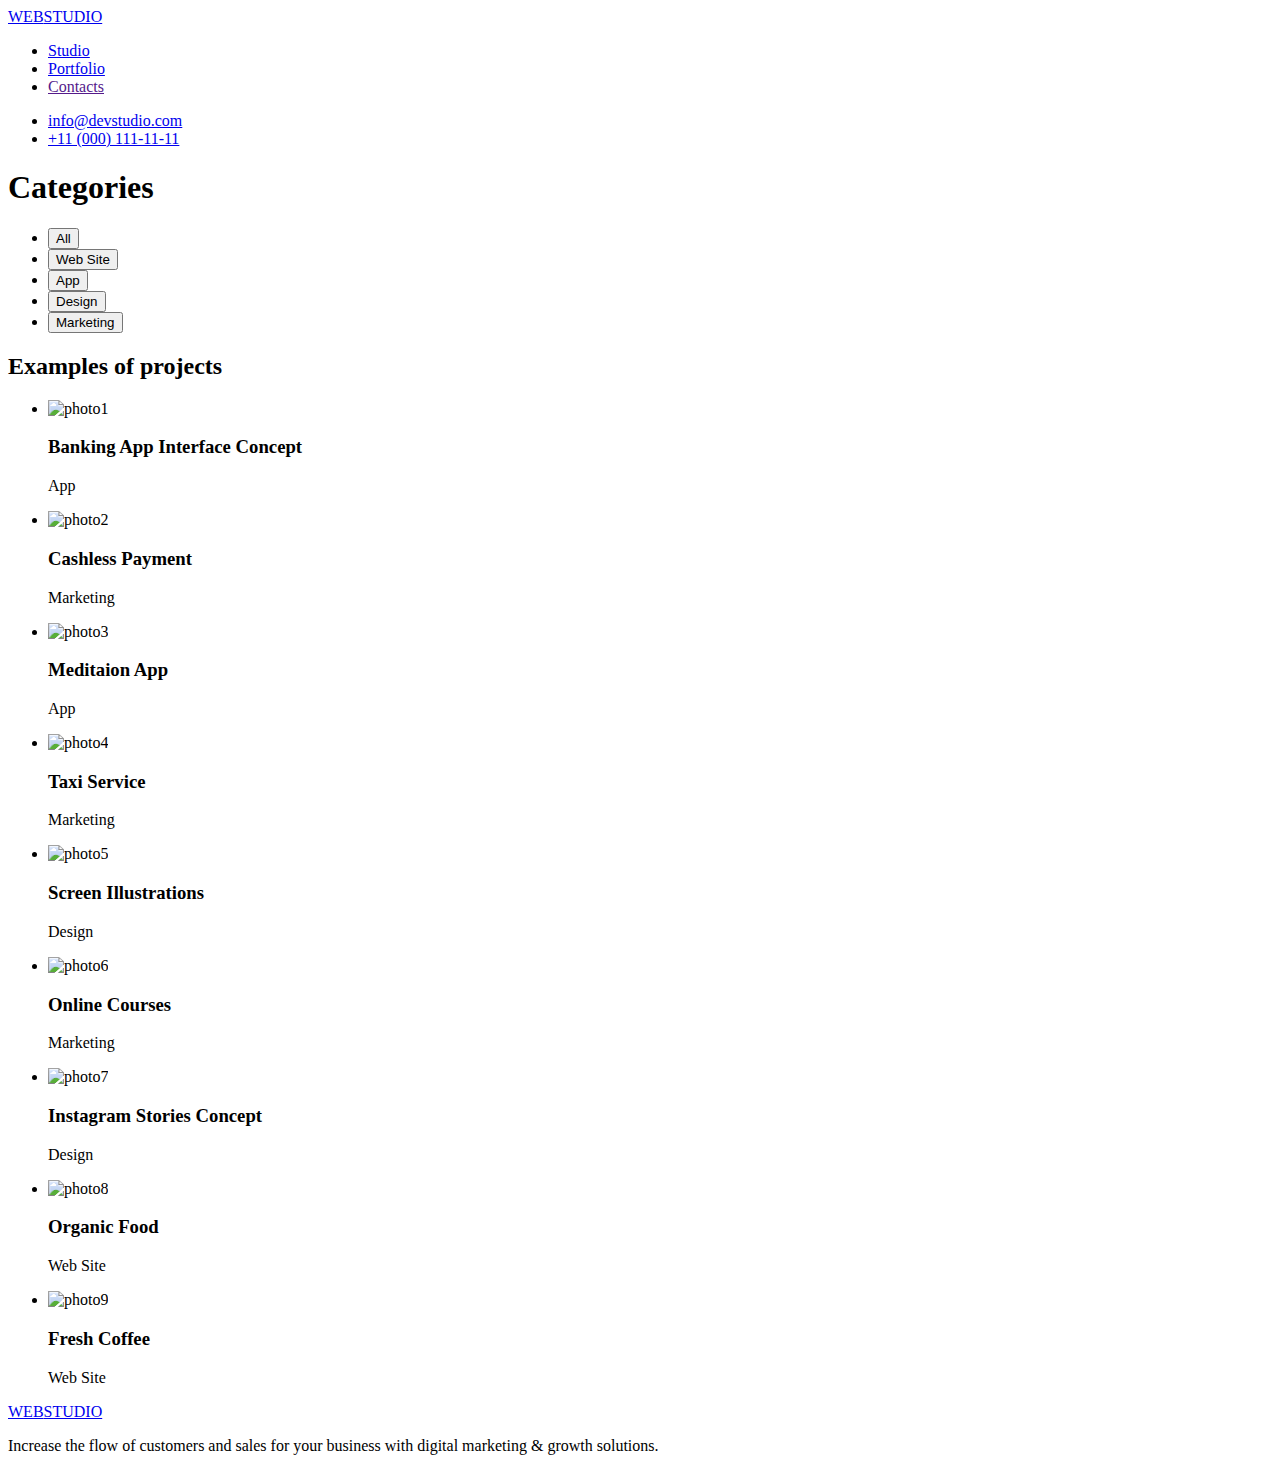
==== portfolio.html @ ac33b75a "Add files via upload" ====
<!DOCTYPE html>
<html lang="en">

<head>
    <meta charset="UTF-8">
    <meta http-equiv="X-UA-Compatible" content="IE=edge">
    <meta name="viewport" content="width=device-width, initial-scale=1.0">
    <title>goit-markup-hw-01</title>
    <link rel="stylesheet" href="./css/styles.css">
    <link rel="preconnect" href="https://fonts.googleapis.com">
    <link rel="preconnect" href="https://fonts.gstatic.com" crossorigin>
    <link href="https://fonts.googleapis.com/css2?family=Raleway:wght@800&family=Roboto:wght@400;500;700;900&display=swap" rel="stylesheet">
</head>

<body>
    <!-- HEADER-->
    <header>
        <nav class="site-nav">
            <a href="./index.html" class="logo"><span class="logo-web">WEB</span>STUDIO</a>
            <ul>
                <li><a href="./index.html" class="link">Studio</a></li>
                <li><a href="./portfolio.html" class="link">Portfolio</a></li>
                <li><a href="" class="link">Contacts</a></li>
            </ul>
        </nav>
        <ul>
            <li><a href="mailto:info@devstudio.com" class="contact">info@devstudio.com</a></li>
            <li><a href="tel:+110001111111" class="contact">+11 (000) 111-11-11</a></li>
        </ul>
    </header>
    <main>
        <section class="section">
            <h1>Categories</h1>
            <ul>
                <li><button type="button" class="button-primary">All</button></li>
                <li><button type="button" class="button-primary">Web Site</button></li>
                <li><button type="button" class="button-primary">App</button></li>
                <li><button type="button" class="button-primary">Design</button></li>
                <li><button type="button" class="button-primary">Marketing</button></li>
            </ul>
            <h2 class="h2-type-item">Examples of projects</h2>
            <ul>
                <li>
                    <img src="./images/imgprtfl1.jpg" alt="photo1" width="360" height="300">
                    <h3 class="h3-type-item">Banking App Interface Concept</h3>
                    <p class="p-type-item">App</p>
                </li>
                <li>
                    <img src="./images/imgprtfl2.jpg" alt="photo2" width="360" height="300">
                    <h3 class="h3-type-item">Cashless Payment</h3>
                    <p class="p-type-item">Marketing</p>
                </li>
                <li>
                    <img src="./images/imgprtfl3.jpg" alt="photo3" width="360" height="300">
                    <h3 class="h3-type-item">Meditaion App</h3>
                    <p class="p-type-item">App</p>
                </li>
                <li>
                    <img src="./images/imgprtfl4.jpg" alt="photo4" width="360" height="300">
                    <h3 class="h3-type-item">Taxi Service</h3>
                    <p class="p-type-item">Marketing</p>
                </li>
                <li>
                    <img src="./images/imgprtfl5.jpg" alt="photo5" width="360" height="300">
                    <h3 class="h3-type-item">Screen Illustrations</h3>
                    <p class="p-type-item">Design</p>
                </li>
                <li>
                    <img src="./images/imgprtfl6.jpg" alt="photo6" width="360" height="300">
                    <h3 class="h3-type-item">Online Courses</h3>
                    <p class="p-type-item">Marketing</p>
                </li>
                <li>
                    <img src="./images/imgprtfl7.jpg" alt="photo7" width="360" height="300">
                    <h3 class="h3-type-item">Instagram Stories Concept</h3>
                    <p class="p-type-item">Design</p>
                </li>
                <li>
                    <img src="./images/imgprtfl8.jpg" alt="photo8" width="360" height="300">
                    <h3 class="h3-type-item">Organic Food</h3>
                    <p class="p-type-item">Web Site</p>
                </li>
                <li>
                    <img src="./images/imgprtfl9.jpg" alt="photo9" width="360" height="300">
                    <h3 class="h3-type-item">Fresh Coffee</h3>
                    <p class="p-type-item">Web Site</p>
                </li>
            </ul>
        </section>
    </main>
    <footer class="footer">
        <a href="./index.html" class="footer-link"><span class="footer-web">WEB</span>STUDIO</a>
        <p class="footer-p-type">Increase the flow of customers and sales for your business with digital marketing & growth solutions.</p>
    </footer>
</body>
</html>
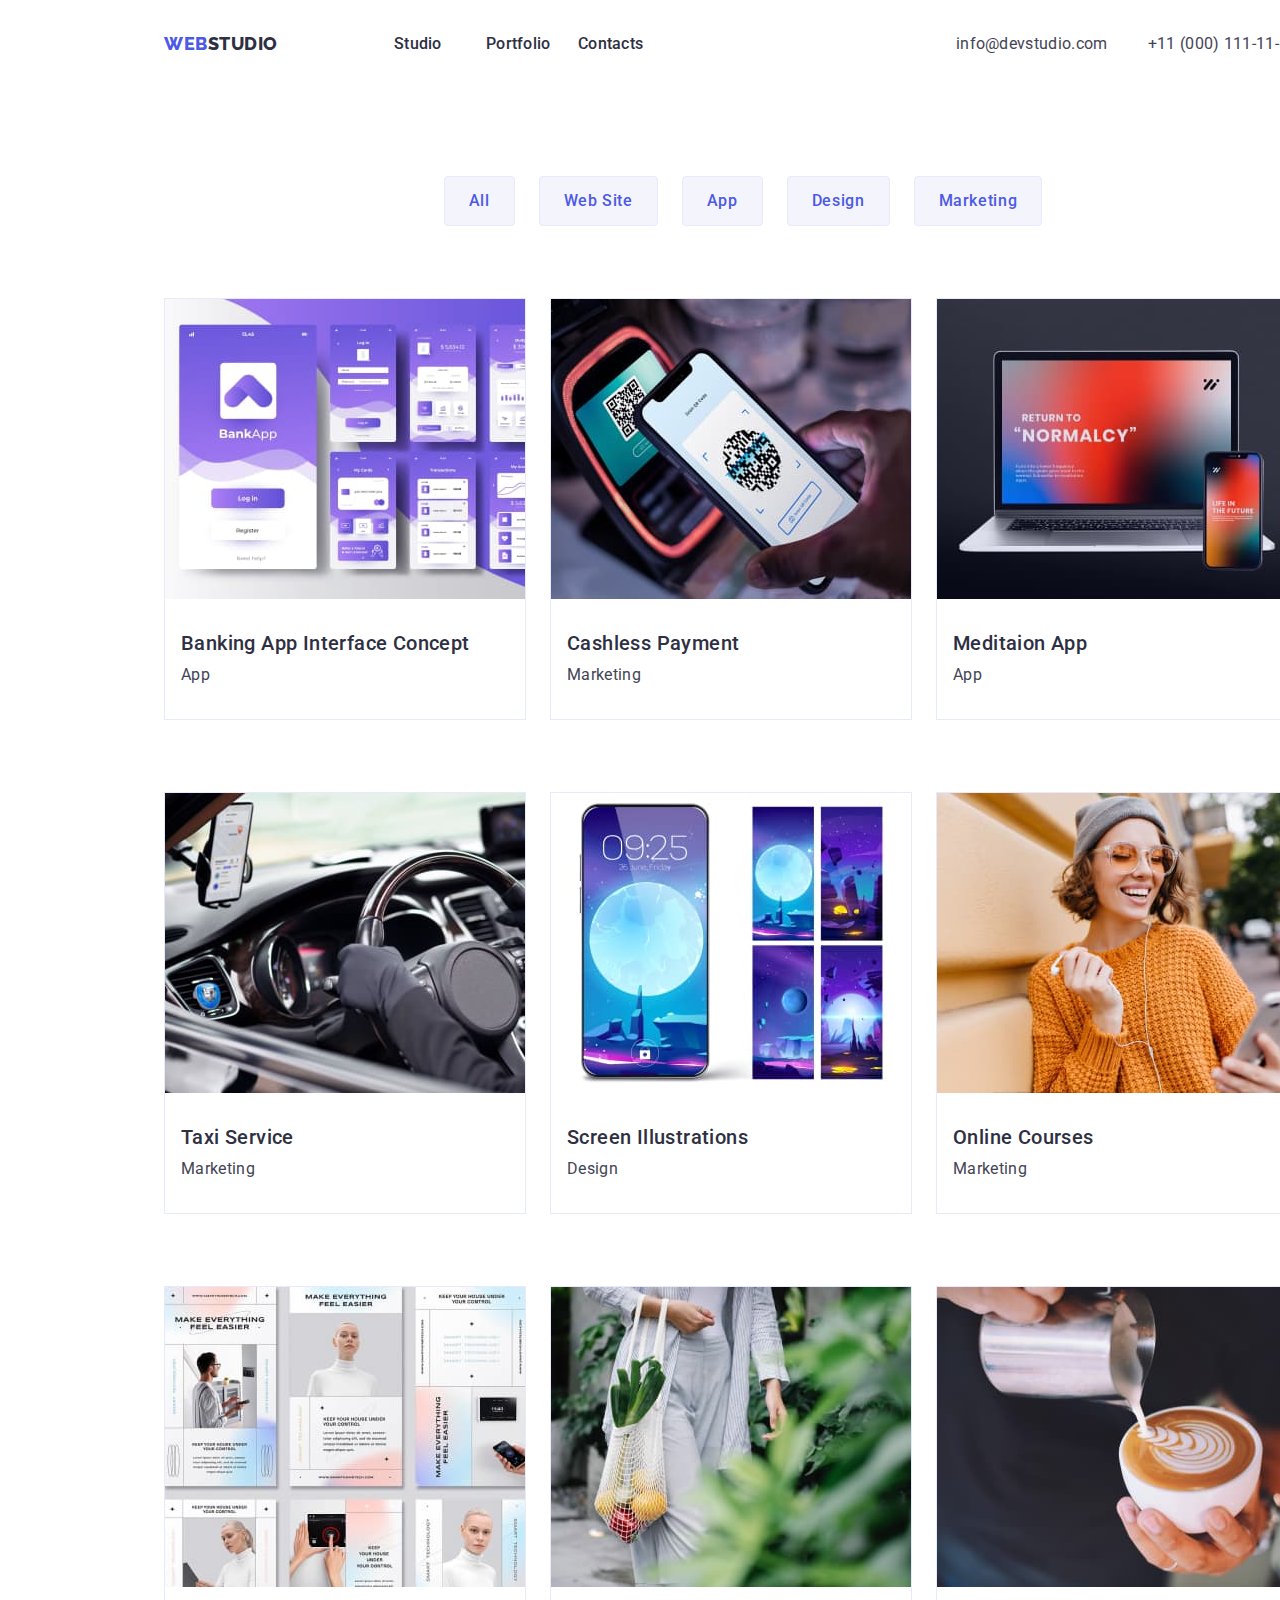
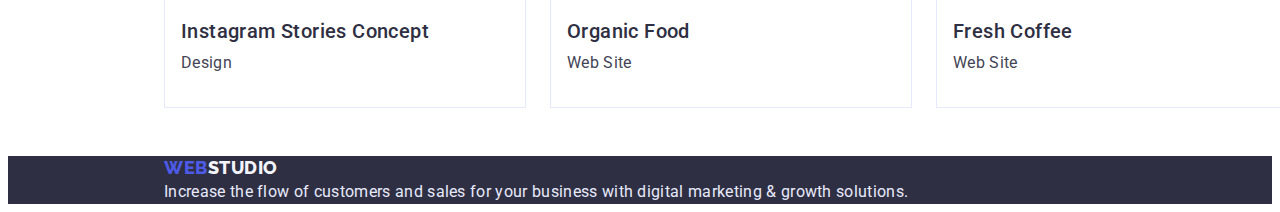
==== commit f8dc0c87: "Add files via upload" ====
--- a/portfolio.html
+++ b/portfolio.html
@@ -5,7 +5,7 @@
     <meta charset="UTF-8">
     <meta http-equiv="X-UA-Compatible" content="IE=edge">
     <meta name="viewport" content="width=device-width, initial-scale=1.0">
-    <title>goit-markup-hw-01</title>
+    <title>Web Studio</title>
     <link rel="stylesheet" href="./css/styles.css">
     <link rel="preconnect" href="https://fonts.googleapis.com">
     <link rel="preconnect" href="https://fonts.gstatic.com" crossorigin>
@@ -15,82 +15,88 @@
 <body>
     <!-- HEADER-->
     <header>
-        <nav class="site-nav">
-            <a href="./index.html" class="logo"><span class="logo-web">WEB</span>STUDIO</a>
-            <ul>
-                <li><a href="./index.html" class="link">Studio</a></li>
-                <li><a href="./portfolio.html" class="link">Portfolio</a></li>
-                <li><a href="" class="link">Contacts</a></li>
+        <div class="container container-header">
+            <nav class="site-nav">
+                <a href="./index.html" class="logo"><span class="logo-web">WEB</span>STUDIO</a>
+                <ul>
+                    <li class="nav-style"><a href="./index.html" class="link">Studio</a></li>
+                    <li class="nav-style"><a href="./portfolio.html" class="link">Portfolio</a></li>
+                    <li class="nav-style"><a href="" class="link">Contacts</a></li>
+                </ul>
+            </nav>
+            <ul class="contacts">
+                <li><a href="mailto:info@devstudio.com" class="contact contact-one">info@devstudio.com</a></li>
+                <li><a href="tel:+110001111111" class="contact">+11 (000) 111-11-11</a></li>
             </ul>
-        </nav>
-        <ul>
-            <li><a href="mailto:info@devstudio.com" class="contact">info@devstudio.com</a></li>
-            <li><a href="tel:+110001111111" class="contact">+11 (000) 111-11-11</a></li>
-        </ul>
+        </div>
     </header>
     <main>
         <section class="section">
-            <h1>Categories</h1>
-            <ul>
-                <li><button type="button" class="button-primary">All</button></li>
-                <li><button type="button" class="button-primary">Web Site</button></li>
-                <li><button type="button" class="button-primary">App</button></li>
-                <li><button type="button" class="button-primary">Design</button></li>
-                <li><button type="button" class="button-primary">Marketing</button></li>
-            </ul>
-            <h2 class="h2-type-item">Examples of projects</h2>
-            <ul>
-                <li>
-                    <img src="./images/imgprtfl1.jpg" alt="photo1" width="360" height="300">
-                    <h3 class="h3-type-item">Banking App Interface Concept</h3>
-                    <p class="p-type-item">App</p>
-                </li>
-                <li>
-                    <img src="./images/imgprtfl2.jpg" alt="photo2" width="360" height="300">
-                    <h3 class="h3-type-item">Cashless Payment</h3>
-                    <p class="p-type-item">Marketing</p>
-                </li>
-                <li>
-                    <img src="./images/imgprtfl3.jpg" alt="photo3" width="360" height="300">
-                    <h3 class="h3-type-item">Meditaion App</h3>
-                    <p class="p-type-item">App</p>
-                </li>
-                <li>
-                    <img src="./images/imgprtfl4.jpg" alt="photo4" width="360" height="300">
-                    <h3 class="h3-type-item">Taxi Service</h3>
-                    <p class="p-type-item">Marketing</p>
-                </li>
-                <li>
-                    <img src="./images/imgprtfl5.jpg" alt="photo5" width="360" height="300">
-                    <h3 class="h3-type-item">Screen Illustrations</h3>
-                    <p class="p-type-item">Design</p>
-                </li>
-                <li>
-                    <img src="./images/imgprtfl6.jpg" alt="photo6" width="360" height="300">
-                    <h3 class="h3-type-item">Online Courses</h3>
-                    <p class="p-type-item">Marketing</p>
-                </li>
-                <li>
-                    <img src="./images/imgprtfl7.jpg" alt="photo7" width="360" height="300">
-                    <h3 class="h3-type-item">Instagram Stories Concept</h3>
-                    <p class="p-type-item">Design</p>
-                </li>
-                <li>
-                    <img src="./images/imgprtfl8.jpg" alt="photo8" width="360" height="300">
-                    <h3 class="h3-type-item">Organic Food</h3>
-                    <p class="p-type-item">Web Site</p>
-                </li>
-                <li>
-                    <img src="./images/imgprtfl9.jpg" alt="photo9" width="360" height="300">
-                    <h3 class="h3-type-item">Fresh Coffee</h3>
-                    <p class="p-type-item">Web Site</p>
-                </li>
-            </ul>
+            <div class="container">
+                <h1 class="h1-portfolio">Categories</h1>
+                <ul class="section-buttons">
+                    <li><button type="button" class="button-primary">All</button></li>
+                    <li><button type="button" class="button-primary">Web Site</button></li>
+                    <li><button type="button" class="button-primary">App</button></li>
+                    <li><button type="button" class="button-primary">Design</button></li>
+                    <li><button type="button" class="button-primary">Marketing</button></li>
+                </ul>
+                <h2 class="h2-type-item example-h2">Examples of projects</h2>
+                <ul class="list-examples">
+                    <li class="section-card-one">
+                        <img src="./images/imgprtfl1.jpg" alt="photo1" width="360" height="300">
+                        <h3 class="h3-type-item h3-item">Banking App Interface Concept</h3>
+                        <p class="p-type-item portfolio-p">App</p>
+                    </li>
+                    <li class="section-card-one">
+                        <img src="./images/imgprtfl2.jpg" alt="photo2" width="360" height="300">
+                        <h3 class="h3-type-item h3-item">Cashless Payment</h3>
+                        <p class="p-type-item portfolio-p">Marketing</p>
+                    </li>
+                    <li class="section-card-one">
+                        <img src="./images/imgprtfl3.jpg" alt="photo3" width="360" height="300">
+                        <h3 class="h3-type-item h3-item">Meditaion App</h3>
+                        <p class="p-type-item portfolio-p">App</p>
+                    </li>
+                    <li class="section-card-one">
+                        <img src="./images/imgprtfl4.jpg" alt="photo4" width="360" height="300">
+                        <h3 class="h3-type-item h3-item">Taxi Service</h3>
+                        <p class="p-type-item portfolio-p">Marketing</p>
+                    </li>
+                    <li class="section-card-one">
+                        <img src="./images/imgprtfl5.jpg" alt="photo5" width="360" height="300">
+                        <h3 class="h3-type-item h3-item">Screen Illustrations</h3>
+                        <p class="p-type-item portfolio-p">Design</p>
+                    </li>
+                    <li class="section-card-one">
+                        <img src="./images/imgprtfl6.jpg" alt="photo6" width="360" height="300">
+                        <h3 class="h3-type-item h3-item">Online Courses</h3>
+                        <p class="p-type-item portfolio-p">Marketing</p>
+                    </li>
+                    <li class="section-card-one">
+                        <img src="./images/imgprtfl7.jpg" alt="photo7" width="360" height="300">
+                        <h3 class="h3-type-item h3-item">Instagram Stories Concept</h3>
+                        <p class="p-type-item portfolio-p">Design</p>
+                    </li>
+                    <li class="section-card-one">
+                        <img src="./images/imgprtfl8.jpg" alt="photo8" width="360" height="300">
+                        <h3 class="h3-type-item h3-item">Organic Food</h3>
+                        <p class="p-type-item portfolio-p">Web Site</p>
+                    </li>
+                    <li class="section-card-one">
+                        <img src="./images/imgprtfl9.jpg" alt="photo9" width="360" height="300">
+                        <h3 class="h3-type-item h3-item">Fresh Coffee</h3>
+                        <p class="p-type-item portfolio-p">Web Site</p>
+                    </li>
+                </ul>
+            </div>
         </section>
     </main>
     <footer class="footer">
-        <a href="./index.html" class="footer-link"><span class="footer-web">WEB</span>STUDIO</a>
-        <p class="footer-p-type">Increase the flow of customers and sales for your business with digital marketing & growth solutions.</p>
+        <div class="container footer-style">
+            <a href="./index.html" class="footer-link"><span class="footer-web">WEB</span>STUDIO</a>
+            <p class="footer-p-type">Increase the flow of customers and sales for your business with digital marketing & growth solutions.</p>
+        </div>
     </footer>
 </body>
 </html>--- a/css/styles.css
+++ b/css/styles.css
@@ -0,0 +1,269 @@
+body{
+    background-color: #fff;
+    color: #434455;
+    font-family: 'Roboto', sans-serif;
+}
+p,
+h1,
+h2,
+h3,
+h4,
+h5,
+h6{
+    margin: 0;
+}
+img{
+    display: block;
+}
+ul{
+    list-style:none;
+    margin: 0;
+    padding-left: 0;
+}
+.container{
+    width: 100%;
+    max-width: 1158px;
+    padding-left: 156px;
+    padding-right: 156px;
+    margin: 0 auto;
+}
+                                                    /* HEADER */
+.nav-style{
+    display:inline-block;
+    width: 48px;
+    height: 24px;
+    margin-left: 40px;
+}
+.container-header {
+    display: flex;
+    align-items: center;
+    padding-top: 24px;
+    padding-bottom: 24px;
+}
+.site-nav{
+    display: flex;
+    align-items: center;
+    
+}
+.site-nav .link{
+    color: #2E2F42;
+    font-weight: 500;
+    font-size: 16px;
+    line-height: 1.5;
+    letter-spacing: 0.02em;
+    text-decoration: none;
+}
+.site-nav .link:hover,
+.site-nav .link:focus{
+    color:#404BBF;
+}
+.logo-web{
+    color:#4D5AE5;
+}
+.logo{
+    color: #2E2F42;
+    letter-spacing: 0.03em;
+    font-family: 'Raleway';
+    font-size: 18px;
+    line-height: 1.33;
+    font-weight: 800;
+    text-decoration: none;
+    display: flex;
+    padding-right: 76px;
+}
+.contact{
+    color:#434455;
+    font-size: 16px;
+    line-height: 1.5;
+    letter-spacing: 0.02em;
+    text-decoration: none;
+}.contact-one{
+    padding-right: 40px;
+}
+.contacts{
+    margin-left: 330px;
+    display: flex;
+}
+.contact:hover,
+.contact:focus{
+    color:#404BBF;
+}
+                                                              /* Hero */
+.hero-container{
+    background-color: #2E2F42;
+    color: #ffffff;
+    display: flex;
+    flex-grow: 1;
+    padding-top: 188px;
+    padding-bottom: 292px;
+}
+.hero-title{
+    font-weight: 700;
+    font-size: 56px;
+    line-height: 1.07;
+    text-align: center;
+    letter-spacing: 0.02em;
+    box-sizing: content-box;
+    width: 400px;
+}
+.hero-button{
+    background-color: #4D5AE5;
+    color:#ffffff;
+    font-family: inherit;
+    width: 169px;
+    height: 56px;
+    left: 636px;
+    top: 428px;
+    font-weight: 500;
+    font-size: 16px;
+    line-height: 1.5;
+    letter-spacing: 0.04em;
+    cursor: pointer;
+    display: flex;
+
+}
+.hero-button:hover{
+    background-color: #404BBF;
+}
+                                                       /* Button */
+.button-primary{
+    background-color: #F4F4FD;
+    color: #4D5AE5;
+    font-family: inherit;
+    font-weight: 500;
+    font-size: 16px;
+    line-height: 1.5;
+    letter-spacing: 0.04em;
+    cursor: pointer;
+    border: 1px solid #E7E9FC;
+    border-radius: 4px;
+    padding: 12px 24px;
+}
+.section-buttons{
+    display: flex;
+    justify-content: center;
+    gap: 24px;
+    padding-top: 96px;
+    padding-bottom: 72px;
+}
+.button-primary:hover,
+.button-primary:focus{
+    background-color: #404BBF;
+    color:#FFFFFF;
+}
+                                                        /* Section */
+
+.p-type-item{
+    color:#434455;
+    font-size: 16px;
+    line-height: 1.5;
+    letter-spacing: 0.02em;
+    width: 264px;
+    padding-top: 8px;
+}
+.feature-style{
+    display: flex;
+    font-weight: wrap;
+    gap: 24px;
+    padding-top: 120px;
+    padding-bottom: 120px;
+}
+.feature-container{
+    display: none;
+}
+.h3-type-item{
+    font-family: 'Roboto';
+    font-style: normal;
+    color:#2E2F42;
+    font-weight: 500;
+    font-size: 20px;
+    line-height: 1.2;
+    letter-spacing: 0.02em;
+}
+.work{
+    display: flex;
+    justify-content: center;
+}
+.work-images{
+    display: flex;
+    flex-direction: row;
+    padding-top: 72px;
+    padding-bottom: 120px;
+    gap: 24px;
+}
+.container-team{
+    background-color: #F4F4FD;
+}
+.section-team{
+    display: flex;
+    justify-content: center;
+    padding-top: 120px;
+    padding-bottom: 72px;
+}
+.class-team{
+    display: flex;
+    flex-direction: row;
+    gap: 24px;
+}
+.team-name{
+   display: flex;
+   justify-content: center;
+   padding-top: 32px;
+}
+.team-specialty{
+    display: flex;
+    justify-content: center;
+    padding-top: 8px;
+}
+.h1-portfolio{
+    display: none;
+}
+.list-examples{
+    display: flex;
+    flex-wrap: wrap;
+    gap: 24px;
+}
+.h3-item{
+    padding-top: 32px;
+    padding-left: 16px;
+}
+.portfolio-p{
+    padding-left: 16px;
+    padding-bottom: 32px;
+    padding-top: 8px;
+}
+.section-card-one{
+    border: 1px solid #E7E9FC;
+    margin-bottom: 48px;
+}
+.example-h2{
+    display: none;
+}
+.h2-type-item{
+    font-size: 36px;
+    line-height: 1.11;
+    letter-spacing: 0.02em;
+}
+                                                         /* Footer */
+.footer{
+    background-color: #2E2F42;
+    display: flex;
+}
+.footer-p-type{
+    font-size: 16px;
+    line-height: 1.5;
+    letter-spacing: 0.02em;
+    color: #E7E9FC;
+}
+.footer-web{
+    color: #4D5AE5;
+}
+.footer-link{
+    text-decoration: none;
+    color: #F4F4FD;
+    letter-spacing: 0.03em;
+    font-family: 'Raleway';
+    font-size: 18px;
+    line-height: 1.33;
+    font-weight: 800;
+}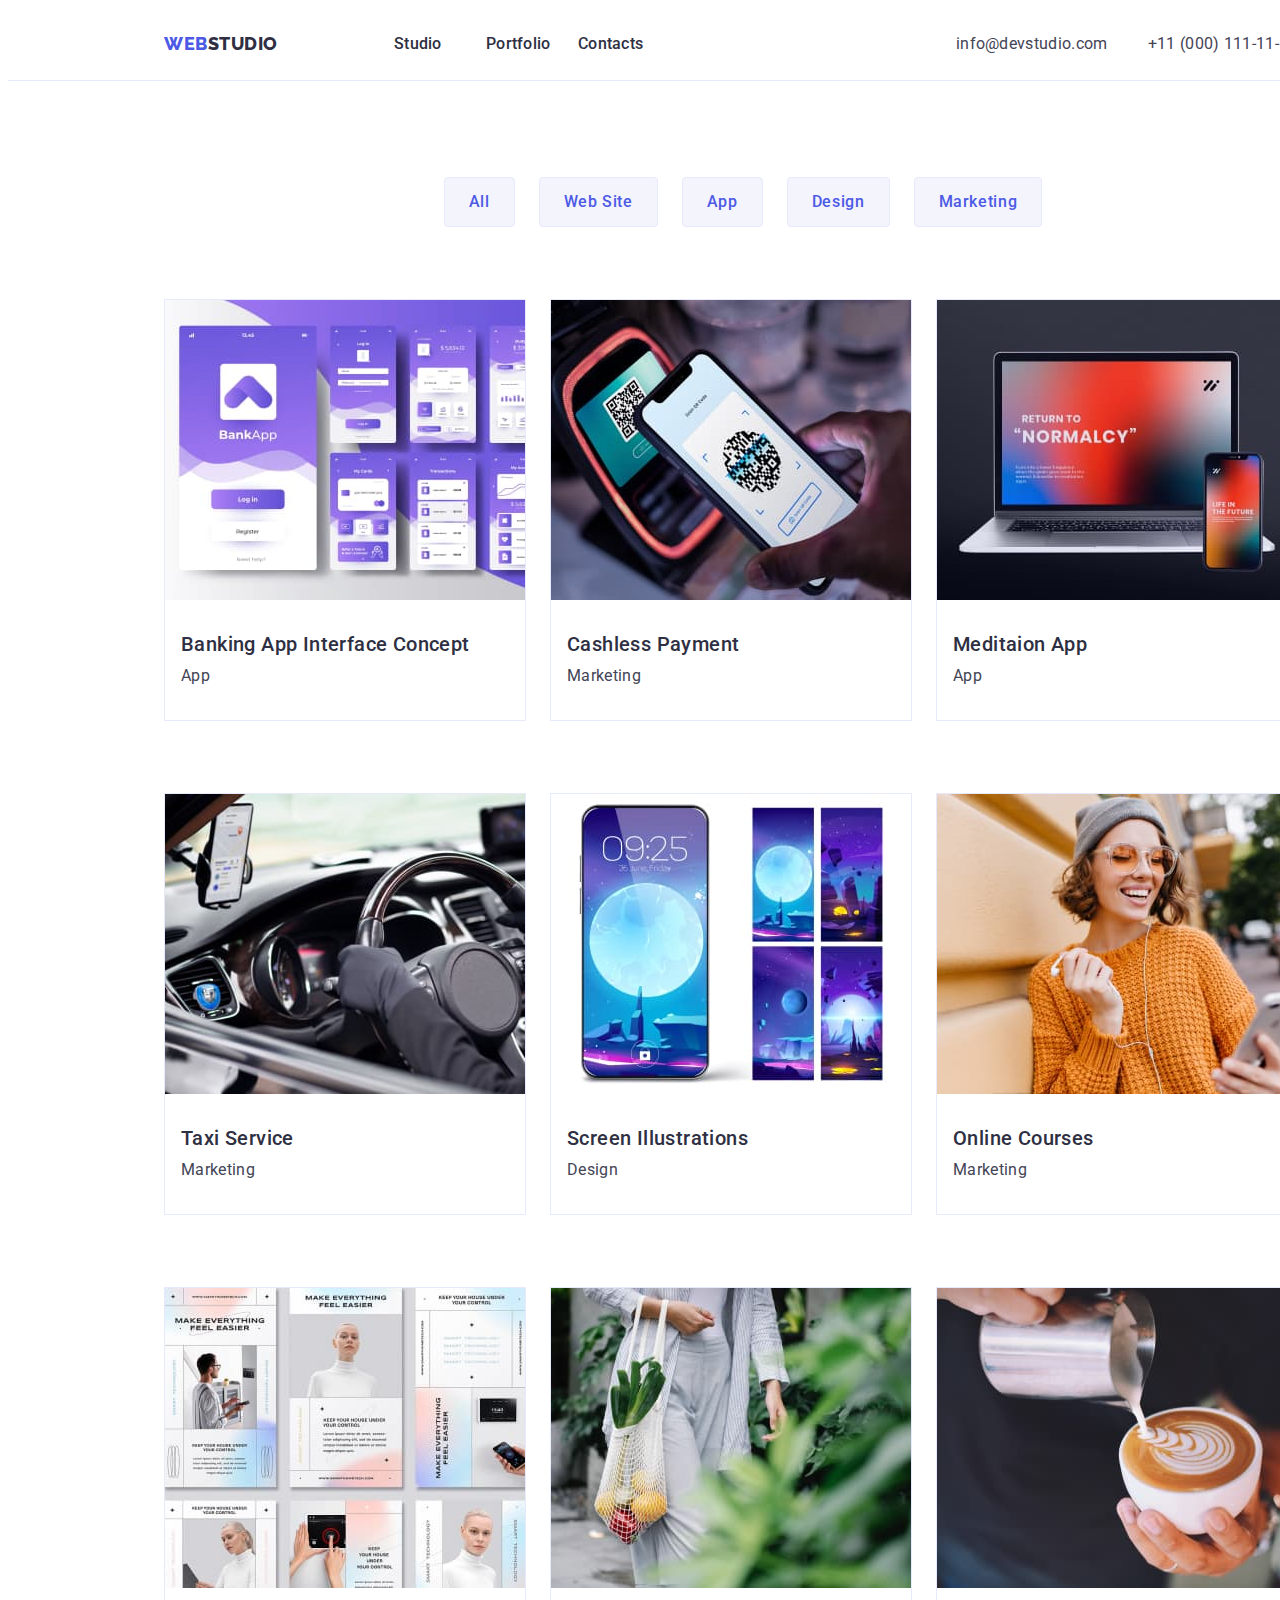
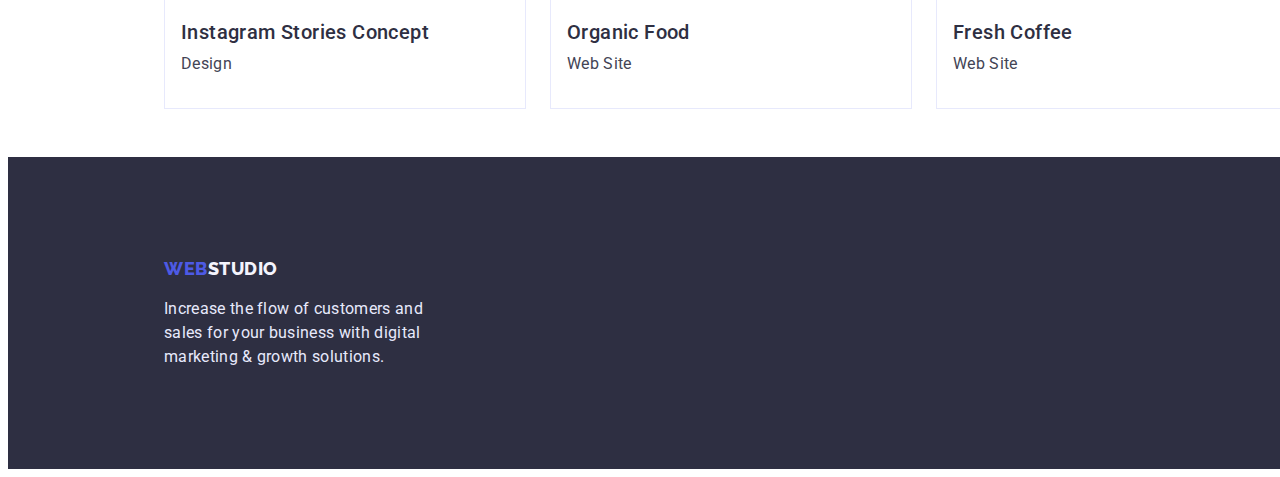
==== commit d9ffd2cd: "Add files via upload" ====
--- a/portfolio.html
+++ b/portfolio.html
@@ -93,9 +93,11 @@
         </section>
     </main>
     <footer class="footer">
-        <div class="container footer-style">
-            <a href="./index.html" class="footer-link"><span class="footer-web">WEB</span>STUDIO</a>
-            <p class="footer-p-type">Increase the flow of customers and sales for your business with digital marketing & growth solutions.</p>
+        <div class="container footer-container">
+            <div class="footer-style">
+                <a href="./index.html" class="footer-link"><span class="footer-web">WEB</span>STUDIO</a>
+                <p class="footer-p-type">Increase the flow of customers and sales for your business with digital marketing & growth solutions.</p>
+            </div>
         </div>
     </footer>
 </body>
--- a/css/styles.css
+++ b/css/styles.css
@@ -39,6 +39,7 @@
     align-items: center;
     padding-top: 24px;
     padding-bottom: 24px;
+    border-bottom: 1px solid #E7E9FC;
 }
 .site-nav{
     display: flex;
@@ -92,10 +93,9 @@
 .hero-container{
     background-color: #2E2F42;
     color: #ffffff;
-    display: flex;
-    flex-grow: 1;
-    padding-top: 188px;
-    padding-bottom: 292px;
+}
+.hero-style{
+    padding: 188px 473px;
 }
 .hero-title{
     font-weight: 700;
@@ -103,24 +103,22 @@
     line-height: 1.07;
     text-align: center;
     letter-spacing: 0.02em;
-    box-sizing: content-box;
-    width: 400px;
+    max-width: 494px;
+    padding-bottom: 48px;
 }
 .hero-button{
     background-color: #4D5AE5;
     color:#ffffff;
     font-family: inherit;
-    width: 169px;
+    min-width: 169px;
     height: 56px;
-    left: 636px;
-    top: 428px;
     font-weight: 500;
     font-size: 16px;
     line-height: 1.5;
     letter-spacing: 0.04em;
     cursor: pointer;
-    display: flex;
-
+    box-shadow: 0px 4px 4px rgba(0, 0, 0, 0.15);
+    border-radius: 4px;
 }
 .hero-button:hover{
     background-color: #404BBF;
@@ -246,6 +244,14 @@
 }
                                                          /* Footer */
 .footer{
+    
+}
+.footer-style{
+    flex-grow: 1;
+    padding-top: 100px;
+    padding-bottom: 100px;
+}
+.footer-container{
     background-color: #2E2F42;
     display: flex;
 }
@@ -254,6 +260,8 @@
     line-height: 1.5;
     letter-spacing: 0.02em;
     color: #E7E9FC;
+    max-width: 264px;
+    padding-top: 16px;
 }
 .footer-web{
     color: #4D5AE5;
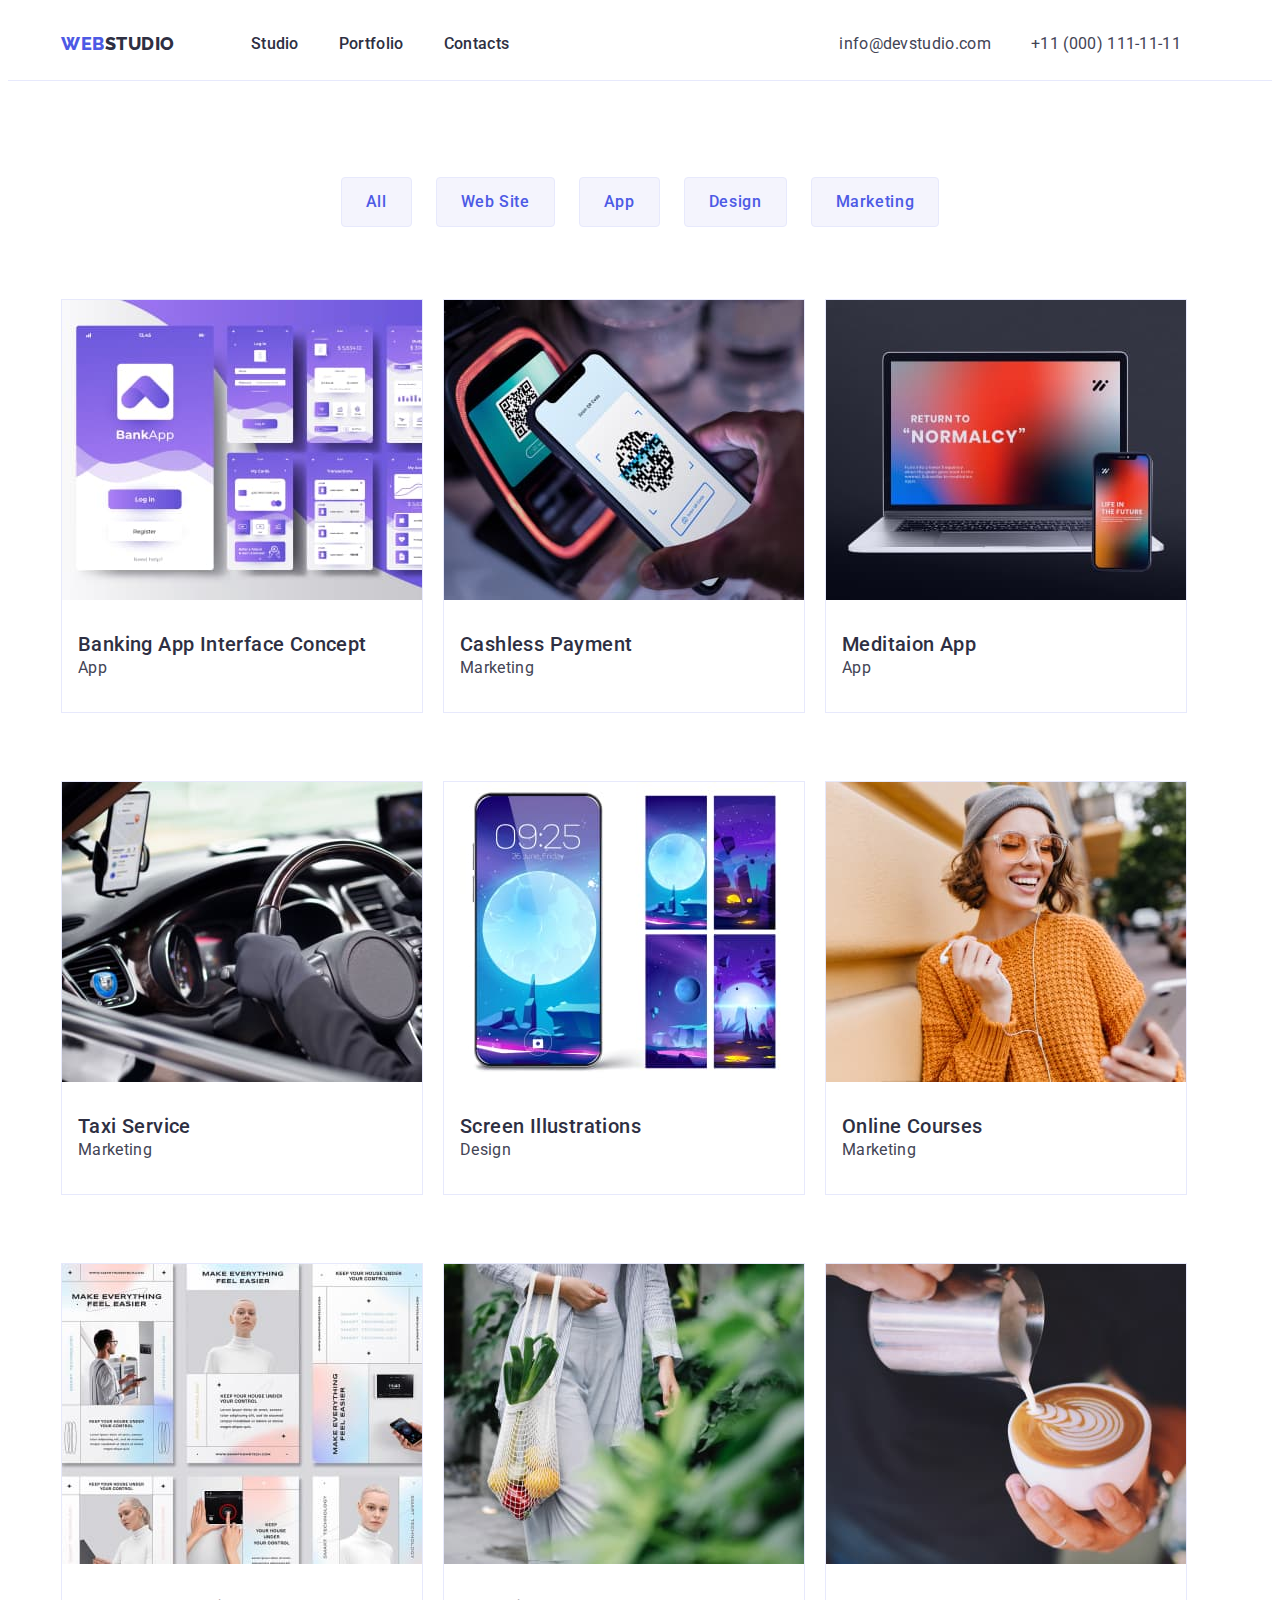
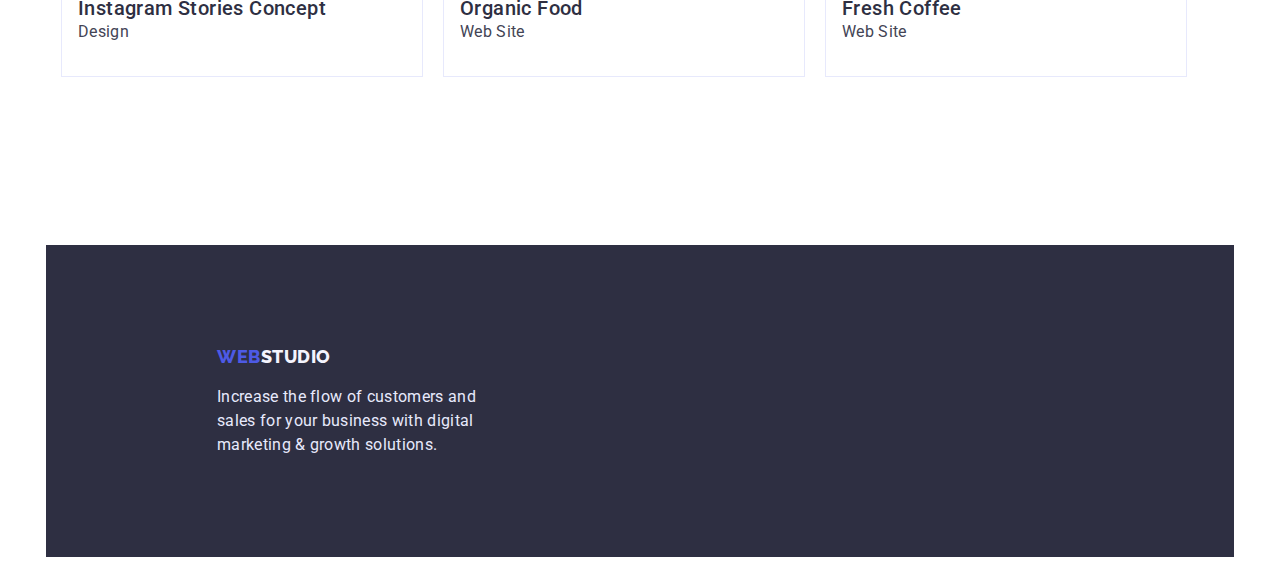
==== commit 80630013: "Add files via upload" ====
--- a/portfolio.html
+++ b/portfolio.html
@@ -10,15 +10,18 @@
     <link rel="preconnect" href="https://fonts.googleapis.com">
     <link rel="preconnect" href="https://fonts.gstatic.com" crossorigin>
     <link href="https://fonts.googleapis.com/css2?family=Raleway:wght@800&family=Roboto:wght@400;500;700;900&display=swap" rel="stylesheet">
+    <link rel="stylesheet" href="https://cdnjs.cloudflare.com/ajax/libs/modern-normalize/1.1.0/modern-normalize.min.css"
+        integrity="sha512-wpPYUAdjBVSE4KJnH1VR1HeZfpl1ub8YT/NKx4PuQ5NmX2tKuGu6U/JRp5y+Y8XG2tV+wKQpNHVUX03MfMFn9Q=="
+        crossorigin="anonymous" referrerpolicy="no-referrer" />
 </head>
 
 <body>
     <!-- HEADER-->
-    <header>
+    <header class="header">
         <div class="container container-header">
             <nav class="site-nav">
                 <a href="./index.html" class="logo"><span class="logo-web">WEB</span>STUDIO</a>
-                <ul>
+                <ul class="nav-header-style">
                     <li class="nav-style"><a href="./index.html" class="link">Studio</a></li>
                     <li class="nav-style"><a href="./portfolio.html" class="link">Portfolio</a></li>
                     <li class="nav-style"><a href="" class="link">Contacts</a></li>
@@ -31,7 +34,7 @@
         </div>
     </header>
     <main>
-        <section class="section">
+        <section class="section main-section">
             <div class="container">
                 <h1 class="h1-portfolio">Categories</h1>
                 <ul class="section-buttons">
@@ -45,48 +48,66 @@
                 <ul class="list-examples">
                     <li class="section-card-one">
                         <img src="./images/imgprtfl1.jpg" alt="photo1" width="360" height="300">
-                        <h3 class="h3-type-item h3-item">Banking App Interface Concept</h3>
-                        <p class="p-type-item portfolio-p">App</p>
+                        <div class="text-card-position">
+                            <h3 class="h3-type-item h3-item">Banking App Interface Concept</h3>
+                            <p class="p-type-item portfolio-p">App</p>
+                        </div>
                     </li>
                     <li class="section-card-one">
                         <img src="./images/imgprtfl2.jpg" alt="photo2" width="360" height="300">
-                        <h3 class="h3-type-item h3-item">Cashless Payment</h3>
-                        <p class="p-type-item portfolio-p">Marketing</p>
+                        <div class="text-card-position">
+                            <h3 class="h3-type-item h3-item">Cashless Payment</h3>
+                            <p class="p-type-item portfolio-p">Marketing</p>
+                        </div>
                     </li>
                     <li class="section-card-one">
                         <img src="./images/imgprtfl3.jpg" alt="photo3" width="360" height="300">
-                        <h3 class="h3-type-item h3-item">Meditaion App</h3>
-                        <p class="p-type-item portfolio-p">App</p>
+                        <div class="text-card-position">
+                            <h3 class="h3-type-item h3-item">Meditaion App</h3>
+                            <p class="p-type-item portfolio-p">App</p>
+                        </div>
                     </li>
                     <li class="section-card-one">
                         <img src="./images/imgprtfl4.jpg" alt="photo4" width="360" height="300">
-                        <h3 class="h3-type-item h3-item">Taxi Service</h3>
-                        <p class="p-type-item portfolio-p">Marketing</p>
+                        <div class="text-card-position">
+                            <h3 class="h3-type-item h3-item">Taxi Service</h3>
+                            <p class="p-type-item portfolio-p">Marketing</p>
+                        </div>
                     </li>
                     <li class="section-card-one">
                         <img src="./images/imgprtfl5.jpg" alt="photo5" width="360" height="300">
-                        <h3 class="h3-type-item h3-item">Screen Illustrations</h3>
-                        <p class="p-type-item portfolio-p">Design</p>
+                        <div class="text-card-position">
+                            <h3 class="h3-type-item h3-item">Screen Illustrations</h3>
+                            <p class="p-type-item portfolio-p">Design</p>
+                        </div>
                     </li>
                     <li class="section-card-one">
                         <img src="./images/imgprtfl6.jpg" alt="photo6" width="360" height="300">
-                        <h3 class="h3-type-item h3-item">Online Courses</h3>
-                        <p class="p-type-item portfolio-p">Marketing</p>
+                        <div class="text-card-position">
+                            <h3 class="h3-type-item h3-item">Online Courses</h3>
+                            <p class="p-type-item portfolio-p">Marketing</p>
+                        </div>
                     </li>
                     <li class="section-card-one">
                         <img src="./images/imgprtfl7.jpg" alt="photo7" width="360" height="300">
-                        <h3 class="h3-type-item h3-item">Instagram Stories Concept</h3>
-                        <p class="p-type-item portfolio-p">Design</p>
+                        <div class="text-card-position">
+                            <h3 class="h3-type-item h3-item">Instagram Stories Concept</h3>
+                            <p class="p-type-item portfolio-p">Design</p>
+                        </div>
                     </li>
                     <li class="section-card-one">
                         <img src="./images/imgprtfl8.jpg" alt="photo8" width="360" height="300">
-                        <h3 class="h3-type-item h3-item">Organic Food</h3>
-                        <p class="p-type-item portfolio-p">Web Site</p>
+                        <div class="text-card-position">
+                            <h3 class="h3-type-item h3-item">Organic Food</h3>
+                            <p class="p-type-item portfolio-p">Web Site</p>
+                        </div>
                     </li>
                     <li class="section-card-one">
                         <img src="./images/imgprtfl9.jpg" alt="photo9" width="360" height="300">
-                        <h3 class="h3-type-item h3-item">Fresh Coffee</h3>
-                        <p class="p-type-item portfolio-p">Web Site</p>
+                        <div class="text-card-position">
+                            <h3 class="h3-type-item h3-item">Fresh Coffee</h3>
+                            <p class="p-type-item portfolio-p">Web Site</p>
+                        </div>
                     </li>
                 </ul>
             </div>
--- a/css/styles.css
+++ b/css/styles.css
@@ -23,23 +23,23 @@
 .container{
     width: 100%;
     max-width: 1158px;
-    padding-left: 156px;
-    padding-right: 156px;
+    padding-left: 15px;
+    padding-right: 15px;
     margin: 0 auto;
 }
                                                     /* HEADER */
-.nav-style{
-    display:inline-block;
-    width: 48px;
-    height: 24px;
-    margin-left: 40px;
+.nav-header-style{
+    display: flex;
+    gap: 40px;
+}
+.header{
+    border-bottom: 1px solid #E7E9FC;
 }
 .container-header {
     display: flex;
     align-items: center;
     padding-top: 24px;
     padding-bottom: 24px;
-    border-bottom: 1px solid #E7E9FC;
 }
 .site-nav{
     display: flex;
@@ -70,7 +70,7 @@
     font-weight: 800;
     text-decoration: none;
     display: flex;
-    padding-right: 76px;
+    margin-right: 76px;
 }
 .contact{
     color:#434455;
@@ -94,8 +94,12 @@
     background-color: #2E2F42;
     color: #ffffff;
 }
+.hero{
+    text-align: center;
+}
 .hero-style{
-    padding: 188px 473px;
+    padding-top: 188px;
+    padding-bottom: 188px;
 }
 .hero-title{
     font-weight: 700;
@@ -103,8 +107,11 @@
     line-height: 1.07;
     text-align: center;
     letter-spacing: 0.02em;
-    max-width: 494px;
-    padding-bottom: 48px;
+}
+.h1-hero{
+    width: 517px;
+    margin: 0 auto;
+    margin-bottom: 48px;
 }
 .hero-button{
     background-color: #4D5AE5;
@@ -141,8 +148,8 @@
     display: flex;
     justify-content: center;
     gap: 24px;
-    padding-top: 96px;
-    padding-bottom: 72px;
+    margin-top: 96px;
+    margin-bottom: 72px;
 }
 .button-primary:hover,
 .button-primary:focus{
@@ -156,15 +163,21 @@
     font-size: 16px;
     line-height: 1.5;
     letter-spacing: 0.02em;
-    width: 264px;
-    padding-top: 8px;
+}
+.feature-p{
+    width: 266px;
+    margin-top: 8px;
 }
 .feature-style{
     display: flex;
     font-weight: wrap;
     gap: 24px;
+}
+.section-feature{
     padding-top: 120px;
     padding-bottom: 120px;
+    display: flex;
+    justify-content: center;
 }
 .feature-container{
     display: none;
@@ -185,14 +198,17 @@
 .work-images{
     display: flex;
     flex-direction: row;
+    justify-content: center;
     padding-top: 72px;
-    padding-bottom: 120px;
     gap: 24px;
 }
 .container-team{
     background-color: #F4F4FD;
 }
 .section-team{
+    padding-top: 120px;
+}
+.section-our-team{
     display: flex;
     justify-content: center;
     padding-top: 120px;
@@ -201,17 +217,21 @@
 .class-team{
     display: flex;
     flex-direction: row;
+    justify-content: center;
     gap: 24px;
+}
+.team-item{
+    padding-top: 32px;
+    padding-bottom: 32px;
 }
 .team-name{
    display: flex;
    justify-content: center;
-   padding-top: 32px;
+   margin-bottom: 8px;
 }
 .team-specialty{
     display: flex;
     justify-content: center;
-    padding-top: 8px;
 }
 .h1-portfolio{
     display: none;
@@ -219,16 +239,20 @@
 .list-examples{
     display: flex;
     flex-wrap: wrap;
-    gap: 24px;
+    gap: 20px;
+}
+.text-card-position{
+    padding-top: 32px;
+    padding-bottom: 32px;
+    padding-left: 16px;
+}
+.main-section{
+    display: flex;
+    justify-content: center;
 }
 .h3-item{
-    padding-top: 32px;
-    padding-left: 16px;
 }
 .portfolio-p{
-    padding-left: 16px;
-    padding-bottom: 32px;
-    padding-top: 8px;
 }
 .section-card-one{
     border: 1px solid #E7E9FC;
@@ -244,12 +268,14 @@
 }
                                                          /* Footer */
 .footer{
-    
+    padding-top: 120px;
 }
 .footer-style{
-    flex-grow: 1;
-    padding-top: 100px;
-    padding-bottom: 100px;
+    margin-top: 100px;
+    margin-right: 1020px;
+    margin-bottom: 100px;
+    margin-left: 156px;
+    min-width: 264px;
 }
 .footer-container{
     background-color: #2E2F42;
@@ -260,8 +286,7 @@
     line-height: 1.5;
     letter-spacing: 0.02em;
     color: #E7E9FC;
-    max-width: 264px;
-    padding-top: 16px;
+    margin-top: 16px;
 }
 .footer-web{
     color: #4D5AE5;
